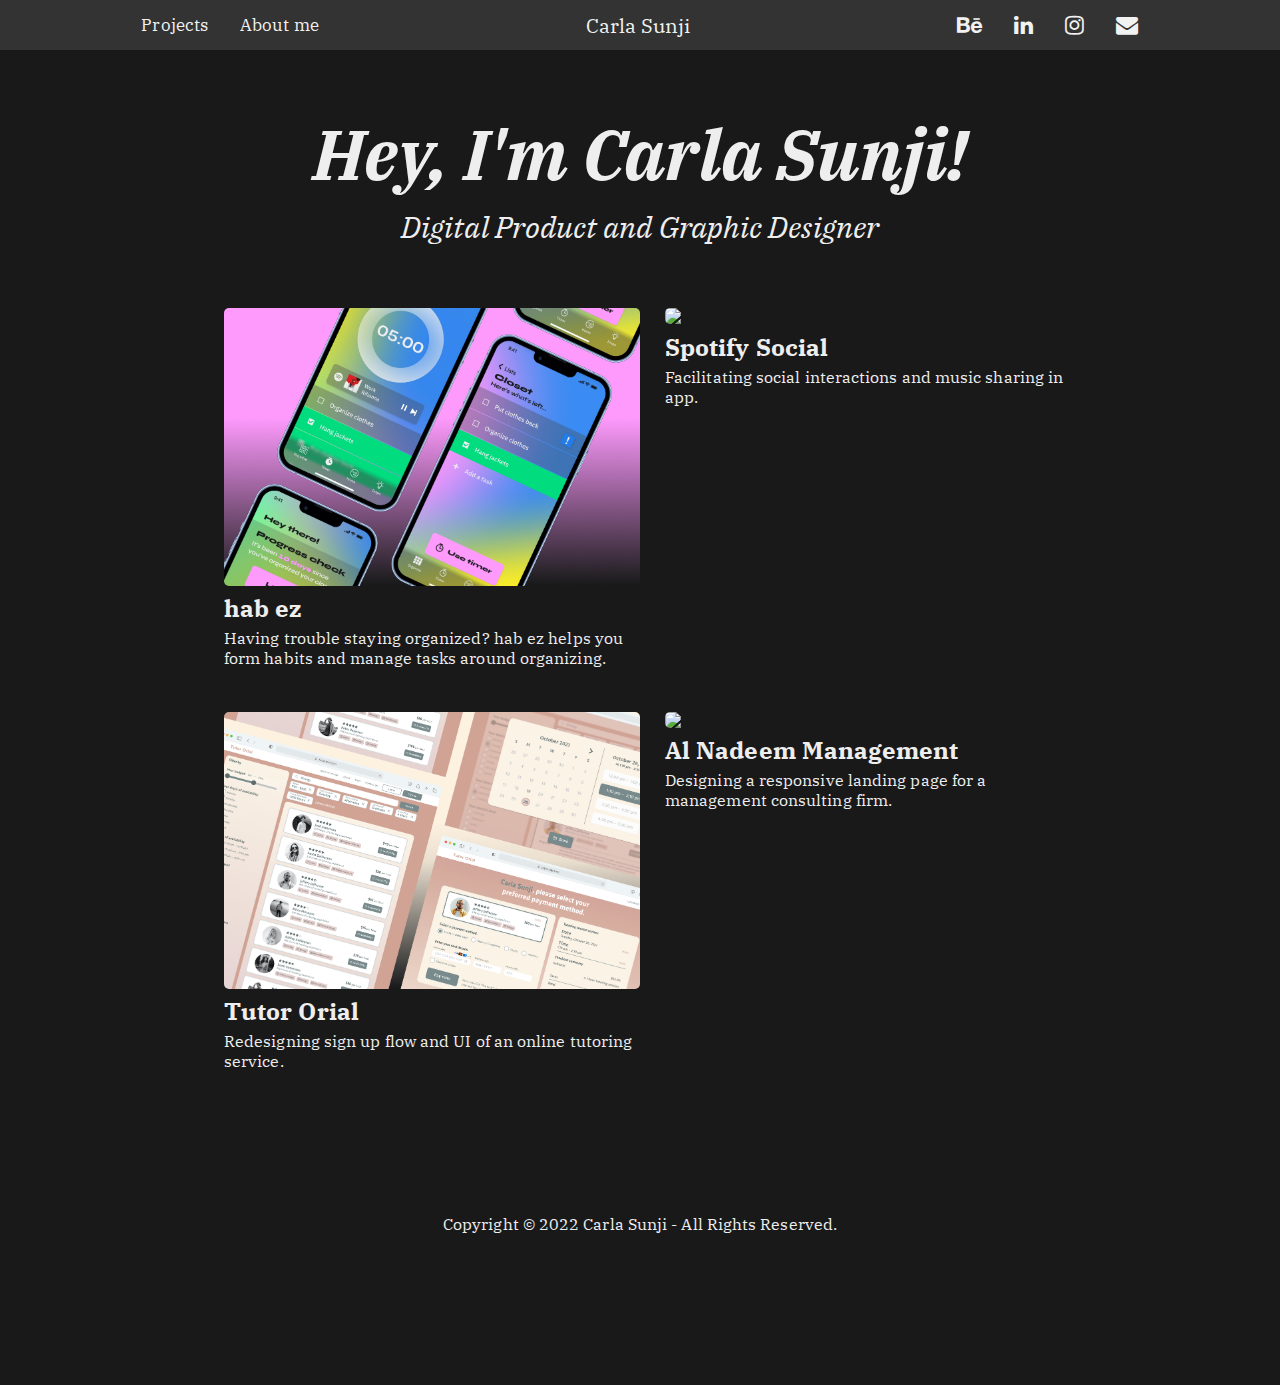
==== index.html @ 9b5a01f8 "Adjusting widths of images..." ====
<!DOCTYPE html>
<html lang="en">

<head>
  <title>Carla Sunji</title>

  <meta charset="utf-8">
  <meta name="viewport" content="width=device-width, initial-scale=1.0">

  <link rel="stylesheet" href="assets/style.css">
  <link rel="stylesheet" href="https://cdnjs.cloudflare.com/ajax/libs/font-awesome/4.7.0/css/font-awesome.min.css">
  <link rel="icon" type="image/png" sizes="32x32" href="assets/Favicon.ico">

  <!-- Font: IBM Plex Mono & Serif -->
  <!-- <link rel="preconnect" href="https://fonts.googleapis.com">
  <link rel="preconnect" href="https://fonts.gstatic.com" crossorigin>
  <link href="https://fonts.googleapis.com/css2?family=IBM+Plex+Mono:ital,wght@0,500;1,600&family=IBM+Plex+Serif:ital,wght@1,400;1,500&display=swap" rel="stylesheet"> -->

  <!-- IBM Plex Serif -->
  <link rel="preconnect" href="https://fonts.googleapis.com">
  <link rel="preconnect" href="https://fonts.gstatic.com" crossorigin>
  <link href="https://fonts.googleapis.com/css2?family=IBM+Plex+Serif:ital,wght@0,300;0,400;0,500;1,400&display=swap" rel="stylesheet">

</head>

<body>

    <div class="navbar" id="myTopnav" style="z-index: 2;">
      <div class="pages">
        <a href="https://carlasunji.github.io/portfolio/">Projects</a>
        <a href="https://carlasunji.github.io/portfolio/about">About me</a>
      </div>

      <div class="carla">
        <a href="https://carlasunji.github.io/portfolio/">Carla Sunji</a>
      </div>

      <div class="social">
        <!-- Behance Link -->
        <a href="https://www.behance.net/carlasunji" class="fa fa-behance" target="_blank"></a>

        <!-- LinkedIn Link -->
        <a href="https://www.linkedin.com/in/carlasunji/" class="fa fa-linkedin" target="_blank"></a>

        <!-- Instagram Link -->
        <a href="https://www.instagram.com/carlasunji/" class="fa fa-instagram" target="_blank"></a>

        <!-- Email -->
        <a href="mailto:carlasunji@gmail.com" class="fa fa-envelope"></a>

        <!-- hamburger menu -->
        <a href="javascript:void(0);" class="icon" onclick="myFunction()">
          <i class="fa fa-bars"></i>
        </a>
      </div>
    </div>

    <script>
      function myFunction() {
        var x = document.getElementById("myTopnav");
        if (x.className === "navbar") {
          x.className += " responsive";
        } else {
          x.className = "navbar";
        }
      }
    </script>

    <div class="container">
      <div>
        <h1 class="intro">Hey, I'm Carla Sunji!</h1>
        <h2 class="intro-sub">Digital Product and Graphic Designer</h2>
      </div>

      <div class="two-columns gap">
        <div class="thumbnails">
          <a href="https://carlasunji.github.io/portfolio/capstone"><img src="assets/thumbnail-capstone.jpg"></a>
          <div class="bottom-left"><h2 class="hometitles">hab ez</h2>Having trouble staying organized? hab ez helps you form habits and manage tasks around organizing.</div>
        </div>

        <div class="thumbnails">
          <a href="https://carlasunji.github.io/portfolio/spotify-social"><img src="assets/thumbnail-spotify2.jpg"></a>
          <div class="bottom-left"><h2 class="hometitles">Spotify Social</h2>Facilitating social interactions and music sharing in app.</div>
        </div>

        <div class="thumbnails">
          <a href="https://carlasunji.github.io/portfolio/tutor-orial"><img src="assets/thumbnail-tutor.jpg"></a>
          <div class="bottom-left"><h2 class="hometitles">Tutor Orial</h2>Redesigning sign up flow and UI of an online tutoring service.</div>
        </div>

        <div class="thumbnails">
          <a href="https://carlasunji.github.io/portfolio/alnadeem"><img src="assets/thumbnail-alnadeem.jpg"></a>
          <div class="bottom-left"><h2 class="hometitles">Al Nadeem Management</h2>Designing a responsive landing page for a management consulting firm.</div>
        </div>
      </div>


    </div>

</body>

<footer class="site-footer">
  <div class="social">
    <!-- Behance Link -->
    <a href="https://www.behance.net/carlasunji" class="fa fa-behance" target="_blank"></a>

    <!-- LinkedIn Link -->
    <a href="https://www.linkedin.com/in/carlasunji/" class="fa fa-linkedin" target="_blank"></a>

    <!-- Instagram Link -->
    <a href="https://www.instagram.com/carlasunji/" class="fa fa-instagram" target="_blank"></a>

    <!-- Email -->
    <a href="mailto:carlasunji@gmail.com" class="fa fa-envelope"></a>
  </div>

  <p class="copyright">Copyright © 2022 Carla Sunji - All Rights Reserved.
  </p>
</footer>
---- assets/style.css ----
body {
  background-color: #191919;
  /* font-family: 'IBM Plex Mono', monospace; */
  font-family: 'IBM Plex Serif', serif;
  font-style: normal;
  letter-spacing: .005em;
  color: #eee;
  margin: 0;
}

.navbar {
  overflow: hidden;
  background-color: #333;
  /* padding: 0% 14% 0% 14%; */
  position: fixed;
  top: 0;
  width: 100%;
  display: flex;
  justify-content: space-around;
  align-items: center;
  height: 50px;
  /* z-index: 2; */
}

.navbar a {
  float: left;
  display: block;
  color: #f2f2f2;
  text-align: center;
  padding: 14px 16px;
  text-decoration: none;
}

.navbar .icon {
  display: none;
}

.pages a:hover, .social a:hover {
  background-color: #FA295E;
  color: black;
}

.pages a:active, .social a:active {
  background-color: #444;
  color: #191919;
}

.pages a.active, .social a.active {
  background-color: #444;
  color: $191919;
}

.pages {
  font-size: 17px;
}

.carla a {
  font-size: 20px;
  white-space: pre-wrap;
  padding: 0;
}

.social {
  font-size: 22px;
}

.fa {
  padding: 20px;
}

.intro {
  font-size: 70px;
  font-family: 'IBM Plex Serif', serif;
  font-style: italic;
  text-align: center;
  margin-top: 5%;
  margin-bottom: 1%;
}

.intro-sub {
  font-size: 30px;
  font-weight: 400;
  font-family: 'IBM Plex Serif', serif;
  font-style: italic;
  text-align: center;
  margin: 0;
}

.container {
  margin-top: 50px;
  padding: 16px;
  float: none;
  margin-left: auto;
  margin-right: auto;
  max-width: 65%;
  z-index: -1;
}

.thumbnails img {
  width: 100%;
  display: block;
  margin-left: auto;
  margin-right: auto;
  margin-top: 5%;
  border-radius: 5px;
}

.thumbnails {
  position: relative;
  text-align: left;
  color: #eeeeee;
}

.top {
  margin-top: 10%;
}

/* .bottom-left {
  position: absolute;
  bottom: 0;
  left: 0;
  max-width: 33%;
  background: rgba(25, 25, 25, 0.7);
  padding-left: 16px;
  padding-top: 5px;
  padding-bottom: 15px;
  padding-right: 16px;
  border-top-right-radius: 10px;
} */

.hometitles {
  margin-top: 1.5%;
  margin-bottom: 1%;
}

h3 {
  margin-top: 10px;
  margin-bottom: 10px;
}

.sm-width {
  max-width: 80%;
  margin-left: auto;
  margin-right: auto;
}

.sticky {
  position: fixed;
  top: 0;
  width: 100%;
}

.sticky + .content {
  padding-top: 60px;
}

.major-title {
  margin-top: 5%;
}


/* Contact Form */
/* form #contact_form .well .form-horizontal {
  margin-left: auto;
  margin-right: auto;
}

label .col-md-4 .control-label {
  padding-bottom: 5%;
}

#success_message {
  display: none;
}

.form-control {
  width: 90%;
  padding: 10px;
  margin: 0 0 20px;
  font-family: 'IBM Plex Mono', monospace;
} */


/* Spotify */
.spotify {
  color: #379534;
  font-style: italic;
  font-family: 'IBM Plex Serif', serif;
  margin-top: 20%;
}

.spotify-imgs {
  width: 100%;
  display: block;
  margin-left: auto;
  margin-right: auto;
  margin-top: 5%;
}

.spotify-gif {
  width: 38%;
  display: block;
  margin-left: auto;
  margin-right: auto;
  margin-top: 5%;
}

/* .spotify-imgs, .capstone-imgs, .capstone-gif {
  cursor: zoom-in;
} */

.spotify-imgs:hover, .tutor-imgs:hover, .capstone-imgs:hover, .capstone-gif:hover, .capstone-research:hover, #myImg9:hover, #myImg10:hover, #myImg11:hover, #myImg12:hover, #myImg13:hover,
#myImg15:hover, #myImg16:hover, #myImg17:hover {
  /* filter: drop-shadow(3px 3px 6px #379534); */
  /* filter: hue-rotate(45deg); */
  /* filter: brightness(1.2); */
  filter: blur(1px);
  cursor: zoom-in;
}


/* w3schools modal */
#myImg {
  border-radius: 5px;
  transition: 0.3s;
}

#myImg:hover {
  opacity: 0.7;
}

/* The Modal (background) */
.modal {
  display: none; /* Hidden by default */
  position: fixed; /* Stay in place */
  z-index: 1; /* Sit on top */
  padding-top: 35px; /* Location of the box */
  left: 0;
  top: 0;
  width: 100%; /* Full width */
  height: 100%; /* Full height */
  overflow: auto; /* Enable scroll if needed */
  background-color: rgb(0,0,0); /* Fallback color */
  background-color: rgba(0,0,0,0.9); /* Black w/ opacity */
}

/* Modal Content (image) */
.modal-content {
  margin: auto;
  display: block;
  /* width: 100%; */
  max-height: calc((100vh - 10%));
}

/* Caption of Modal Image */
#caption, #caption2, #caption3, #caption3-5, #caption4, #caption5, #caption6, #caption7, #caption8, #caption9, #caption10, #caption11, #caption12, #caption13, #caption14,
#caption15, #caption16, #caption17, #caption18, #caption19, #caption20 {
  margin: auto;
  display: block;
  width: 80%;
  max-width: 700px;
  text-align: center;
  color: #ccc;
  padding: 10px 0;
  height: 150px;
}

/* Add Animation */
/* .modal-content, #caption {
  animation-name: zoom;
  animation-duration: 0.6s;
} */

/* @keyframes zoom {
  from {transform: scale(0.1)}
  to {transform: scale(2)}
} */

/* The Close Button */
.close, .close2, .close3, .close3-5, .close4, .close5, .close6, .close7, .close8, .close9, .close10, .close11, .close12, .close13, .close14, .close15, .close16, .close17,
.close18, .close19, .close20 {
  position: absolute;
  top: 15px;
  right: 35px;
  color: #eee;
  font-size: 40px;
  font-weight: bold;
  transition: 0.3s;
}

.close:hover,
.close:focus {
  color: #bbb;
  text-decoration: none;
  cursor: pointer;
}

/* 100% Image Width on Smaller Screens */
@media only screen and (max-width: 700px){
  .modal-content {
    width: 100%;
  }
}


/* GRIDS */
.float {
  display: grid;
  flex-flow: row;
  grid-template-columns: 35% 65%;
  grid-template-rows: 50% 50%;
  grid-gap: 4%;
}

.grid {
  display: grid;
  flex-flow: row;
  grid-template-columns: repeat(4, 1fr);
  grid-template-rows: 10% 10%;
  grid-gap: 1%;
}

.flex {
  grid-template-columns: repeat(4, 1fr);
  grid-gap: 1%;
  text-align: left;
}

.column {
  grid-template-columns: repeat(4, 1fr);
  grid-gap: 2%;
}

.two-columns {
  display: grid;
  grid-template-columns: 50% 50%;
  grid-template-rows: 50% 50%;
  grid-gap: 1%;
  margin-left: auto;
  margin-right: auto;
}

.gap {
  margin-top: 5%;
  grid-gap: 3%;
}

.three-columns {
  display: grid;
  grid-template-columns: 31% 31% 31%;
  grid-template-rows: 10% 10% 10%;
  grid-column-gap: 2%;
  margin-left: auto;
  margin-right: auto;
}

.row {
  grid-template-columns: 30% 30% 30%;
  max-width: 80%;
  grid-gap: 2%;
  margin-left: auto;
  margin-right: auto;
}

.steps {
  display: grid;
}

.button {
  height: 10%;
	width: 100%;
	border-radius: 10px;
	text-align: center;
	display: flex;
  flex-direction: column;
}

a:link .generalbutton {
  color: white;
  text-decoration: none;
}

a:visited .generalbutton {
  color: lightblue;
  text-decoration: none;
}

a:hover .generalbutton {
  background-color: white;
  color: #379534;
}

a:active .generalbutton {
  background-color: #379534;
  color: white;
  text-decoration: none;
}

.copyright {
  font-size: 16px;
}

.steps p {
  /* text-align: center; */
  padding: 12px 10px;
  border-radius: 5px;
  display: block;
  margin: 2%;
}

.generalbutton {
  background-color: #4d4d4d;
  text-align: left;
}

.headerbutton {
  background-color: #eee;
  color: #191919;
}


/* Tutor Orial */
.tutor {
  color: #DA9F8F;
  font-style: italic;
  font-family: 'IBM Plex Serif', serif;
  margin-top: 20%;
}

.float-tutor {
  display: grid;
  flex-flow: row;
  grid-template-columns: 25% 75%;
  grid-template-rows: 50% 50%;
  grid-gap: 4%;
}

.tutorbutton {
  background-color: #DA9F8F;
  text-align: left;
}

.tutorbutton {
  background-color: #DA9F8F;
  text-align: left;
}

.user1 {
  background-color: #FFB0B0;
  text-align: left;
  font-size: 14px;
  color: #191919;
}

.user2 {
  background-color: #F9FFB0;
  text-align: left;
  font-size: 14px;
  color: #191919;
}

.user3 {
  background-color: #D3B0FF;
  text-align: left;
  font-size: 14px;
  color: #191919;
}

.user4 {
  background-color: #B0FFD9;
  text-align: left;
  font-size: 14px;
  color: #191919;
}

.tutor-imgs {
  width: 100%;
  display: block;
  margin-left: auto;
  margin-right: auto;
  /* margin-top: 5%; */
}

/* Capstone */

.capstone {
  color: #FF99FC;
  font-style: italic;
  font-family: 'IBM Plex Serif', serif;
  margin-top: 20%;
  font-weight: 400;
}

.capstone-imgs {
  width: 100%;
  display: block;
  margin-left: auto;
  margin-right: auto;
  margin-top: 5%;
}

.capstone-img {
  width: 100%;
  display: block;
  margin-left: auto;
  margin-right: auto;
  margin-top: 8%;
}

.capstone-gif {
  width: 100%;
  display: block;
  margin-left: auto;
  margin-right: auto;
}

.capstone-research {
  width: 90%;
  margin-right: auto;
  margin-left: auto;
  margin-bottom: 5%;
}

.capstonebutton {
  background-color: #4d4d4d;
  margin-left: auto;
  margin-right: auto;
  margin-top: 10%;
  display: block;
  height: 15%;
	width: 60%;
	border-radius: 10px;
	text-align: center;
  padding: 12px 10px;
}

.capstonetext {
  margin-left: auto;
  margin-right: auto;
	width: 55%;
  text-align: center;
  margin-bottom: 0;
  margin-top: 20%;
}

.capstonesticky {
  background-color: #FF99FC;
  color: #191919;
  margin-left: auto;
  margin-right: auto;
  margin-top: 5%;
  display: block;
  height: 15%;
	width: 48%;
	border-radius: 5px;
	text-align: center;
  font-weight: 500;
  font-size: 2em;
  padding: 140px 20px;
}

.two-column-float {
  display: grid;
  grid-template-columns: 50% 50%;
  grid-template-rows: 100%;
  margin-left: auto;
  margin-right: auto;
  margin-top: 5%;
}

.three-columns-ei {
  display: grid;
  grid-template-columns: 31% 31% 31%;
  grid-template-rows: auto auto auto;
  grid-column-gap: 2%;
  grid-row-gap: 5%;
  margin-left: auto;
  margin-right: auto;
  margin-bottom: 15%;
}

.columns-ei {
  display: grid;
  grid-template-columns: auto auto auto auto auto auto;
  grid-template-rows: auto auto auto;
  grid-column-gap: 2%;
  grid-row-gap: 5%;
  margin-left: auto;
  margin-right: auto;
  margin-bottom: 15%;
}

.four-columns-lofi {
  display: grid;
  grid-template-columns: repeat(4, 1fr);
  grid-template-rows: auto auto;
  grid-column-gap: 2%;
  grid-row-gap: 5%;
  margin-left: auto;
  margin-right: auto;
  margin-bottom: 15%;
  justify-content: center;
}

.maudbutton {
  background-color: #BA82E5;
  color: #191919;
}

.sypbutton {
  background-color: #6BA1E5;
  color: #191919;
}

.jananebutton {
  background-color: #C4C4C4;
  color: #191919;
}

#container-proto {
  display: grid;
  grid-template-columns: repeat(11, 1fr);
  justify-content: flex-start;
  align-items: stretch;
  margin-left: auto;
  margin-right: auto;
  margin-top: 5%;
}

.proto-a {
 grid-column-start: 1;
}

.proto-b {
  grid-column-start: 3;
  margin-top: 80%;
}

.proto-c {
  grid-column-start: 5;
  margin-top: 160%;
}

.proto-d {
  grid-column-start: 7;
  margin-top: 240%;
}

.proto-e {
  grid-column-start: 9;
  margin-top: 320%;
}

.proto-aa {
  grid-column-start: 1;
}

.proto-bb {
  grid-column-start: 4;
  margin-top: 200%;
}

.proto-cc {
  grid-column-start: 7;
  margin-top: 400%;
}

.proto-oo, .proto-ooo {
  grid-column-start: 1;
}

.proto-xx, .proto-xxx {
  grid-column-start: 7;
}

.proto-oo img, .proto-xxx img {
  width: 500%;
}

.proto-xx img, .proto-ooo img {
  width: 450%;
}

.proto {
  align-self: center;
}

.proto-a img, .proto-b img, .proto-c img, .proto-d img, .proto-e img {
  width: 300%;
  border-radius: 5px;
}

.proto-aa img, .proto-bb img, .proto-cc img {
  width: 500%;
  border-radius: 5px;
}

.ei-avatars {
  width: 90%;
  margin-left: auto;
  margin-right: auto;
  display: flex;
  margin-bottom: 8%;
}

.mariabutton {
  background-color: #93E396;
  color: #191919;
}

.antoinettebutton {
  background-color: #FFB0B0;
  color: #191919;
}

.jenanbutton {
  background-color: #FFE5B4;
  color: #191919;
}

.nourbutton {
  background-color: #B1D0FF;
  color: #191919;
}

.nadinebutton {
  background-color: #EABFFF;
  color: #191919;
}

.karenbutton {
  background-color: #F3F2F2;
  color: #191919;
}

.capstonestickysm {
  background-color: #FF99FC;
  color: #191919;
  margin-left: auto;
  margin-right: auto;
  margin-top: 5%;
  display: block;
	width: 48%;
	border-radius: 5px;
	text-align: center;
  padding: 60px 40px;
}

.bold {
  font-weight: 600;
  /* color: #FF99FC; */
  color: #191919;
}


/* Al Nadeem */
.alnadeem {
  color: #487FFB;
  font-style: italic;
  font-family: 'IBM Plex Serif', serif;
  margin-top: 20%;
}

.alnadeem-imgs {
  width: 100%;
  display: block;
  margin-left: auto;
  margin-right: auto;
  margin-top: 5%;
}

/* Footer */
.site-footer {
  /* font-family: 'IBM Plex Mono', monospace; */
  font-family: 'IBM Plex Serif', serif;
  font-size: 16px;
  font-style: normal;
  font-weight: 400;
  line-height: 30px;
  padding-bottom: 130px;
  padding-left: 0px;
  padding-right: 0px;
  padding-top: 10%;
  text-align: center;
  text-transform: none;
  width: 100%;
  clear: both;
  display: block;
}

.site-footer .social {
  display: none;
}

/* MOBILE */
@media screen and (max-width: 600px) {
  /* .navbar .pages {display: none;} */
  .navbar {
    max-width: 100vw;
    position: fixed;
  }

  .navbar .social {
    display: none;
  }

  .navbar a.icon {
    float: right;
    display: block;
  }

  .container {
    max-width: 90%;
  }

  .sm-width {
    max-width: 100%;
  }

  .intro {
    font-size: 30px;
  }

  .intro-sub {
    font-size: 21px;
  }

  .bottom-left {
    max-width: 70%;
  }

  p, ul {
    font-size: 18px;
  }

  /* GRIDS */
  .steps {
    margin-top: 20%;
  }

  .two-column-float {
    display: block;
    padding-top: 15%;
    padding-bottom: 15%;
  }

  .two-columns, .three-columns {
    display: block;
    max-width: 80%;
  }

  .four-columns-lofi {
    grid-template-columns: repeat(2, 1fr);
    width: 80%;
  }

  .grid {
    display: block;
    width: 80%;
    margin-left: auto;
    margin-right: auto;
  }

  .float  {
    display: block;
  }

  .row {
    display: block;
  }

  .capstone, .spotify, .tutor, .alnadeem {
    font-weight: bold;
    font-size: 28px;
  }

  /* CAPSTONE */
  .capstonetext {
    font-size: 22px;
    width: 70%;
  }

  .capstonestickysm {
    width: 70%;
    padding: 45px 30px;
  }

  .capstonesticky {
    width: 75%;
    padding: 100px 20px;
  }

  #container-proto {
    grid-row-gap: 2%;
  }

  .proto-a, .proto-b, .proto-c, .proto-d, .proto-e {
    grid-column-start: 2;
    margin-top: 10%;
    width: 300%;
  }

  .proto-aa, .proto-bb, .proto-cc {
    grid-column-start: 2;
    margin-top: 10%;
  }

  .proto-aa img, .proto-bb img, .proto-cc img {
    width: 900%;
  }

  .proto-oo, .proto-ooo, .proto-xx, .proto-xxx {
    grid-column-start: 2;
    width: 200%;
  }

  /* SPOTIFY */
  .spotify-gif {
    width: 80%;
  }

  /* TUTOR */
  .float-tutor {
    display: block;
    width: 70%;
  }

  .tutor-sp-ab {
    margin-top: 10%;
  }

  .user1, .user2, .user3, .user4 {
    font-size: 18px;
  }

  .tutor-imgs {
    margin-top: 5%;
  }

  .site-footer {
    padding-bottom: 10%;
  }

  .site-footer .social {
    display: contents;
    margin-bottom: 10%;
  }

  .site-footer .social a {
    color: #eeeeee;
    text-decoration: none;
    font-size: 30px;
  }
}

@media screen and (max-width: 600px) {
  .navbar.responsive {
    position: relative;
  }

  .navbar.responsive .icon {
    position: absolute;
    right: 0;
    top: 0;
  }

  .navbar.responsive a {
    float: none;
    display: block;
    text-align: left;
  }
}
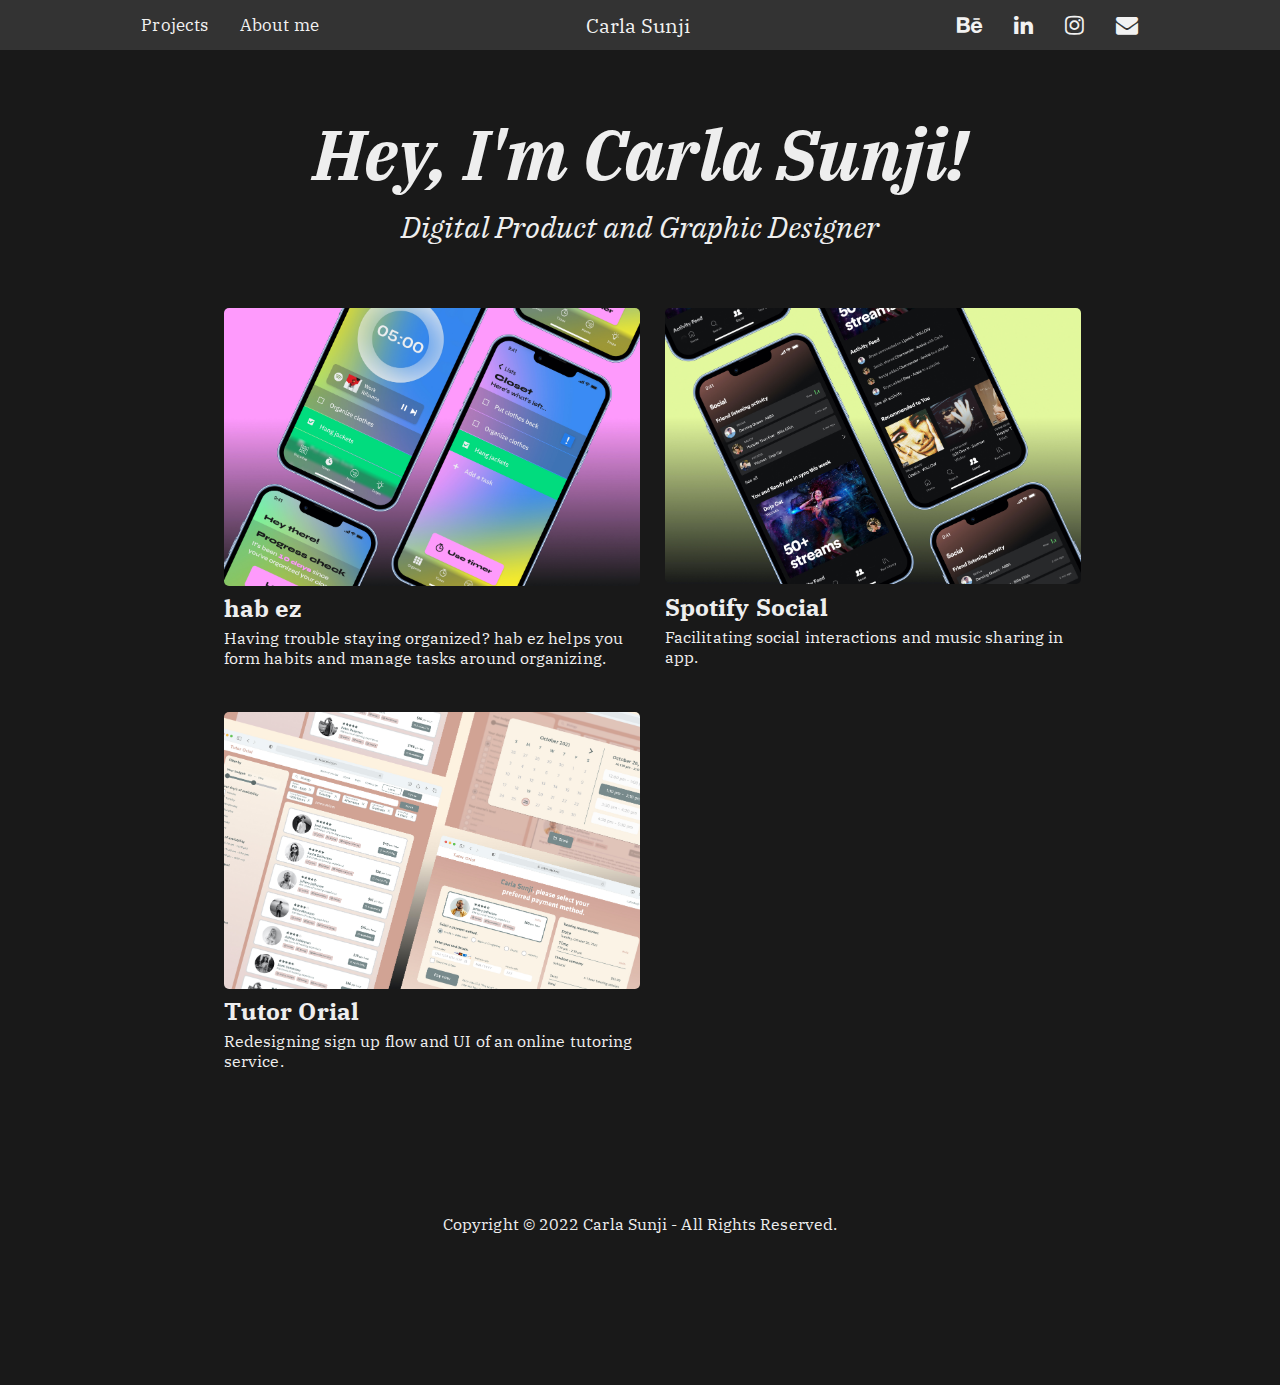
==== commit b57f3bfe: "Hide Al Nadeem" ====
--- a/index.html
+++ b/index.html
@@ -79,7 +79,7 @@
         </div>
 
         <div class="thumbnails">
-          <a href="https://carlasunji.github.io/portfolio/spotify-social"><img src="assets/thumbnail-spotify2.jpg"></a>
+          <a href="https://carlasunji.github.io/portfolio/spotify-social"><img src="assets/thumbnail-spotify.jpg"></a>
           <div class="bottom-left"><h2 class="hometitles">Spotify Social</h2>Facilitating social interactions and music sharing in app.</div>
         </div>
 
@@ -88,10 +88,10 @@
           <div class="bottom-left"><h2 class="hometitles">Tutor Orial</h2>Redesigning sign up flow and UI of an online tutoring service.</div>
         </div>
 
-        <div class="thumbnails">
+        <!-- <div class="thumbnails">
           <a href="https://carlasunji.github.io/portfolio/alnadeem"><img src="assets/thumbnail-alnadeem.jpg"></a>
           <div class="bottom-left"><h2 class="hometitles">Al Nadeem Management</h2>Designing a responsive landing page for a management consulting firm.</div>
-        </div>
+        </div> -->
       </div>
 
 
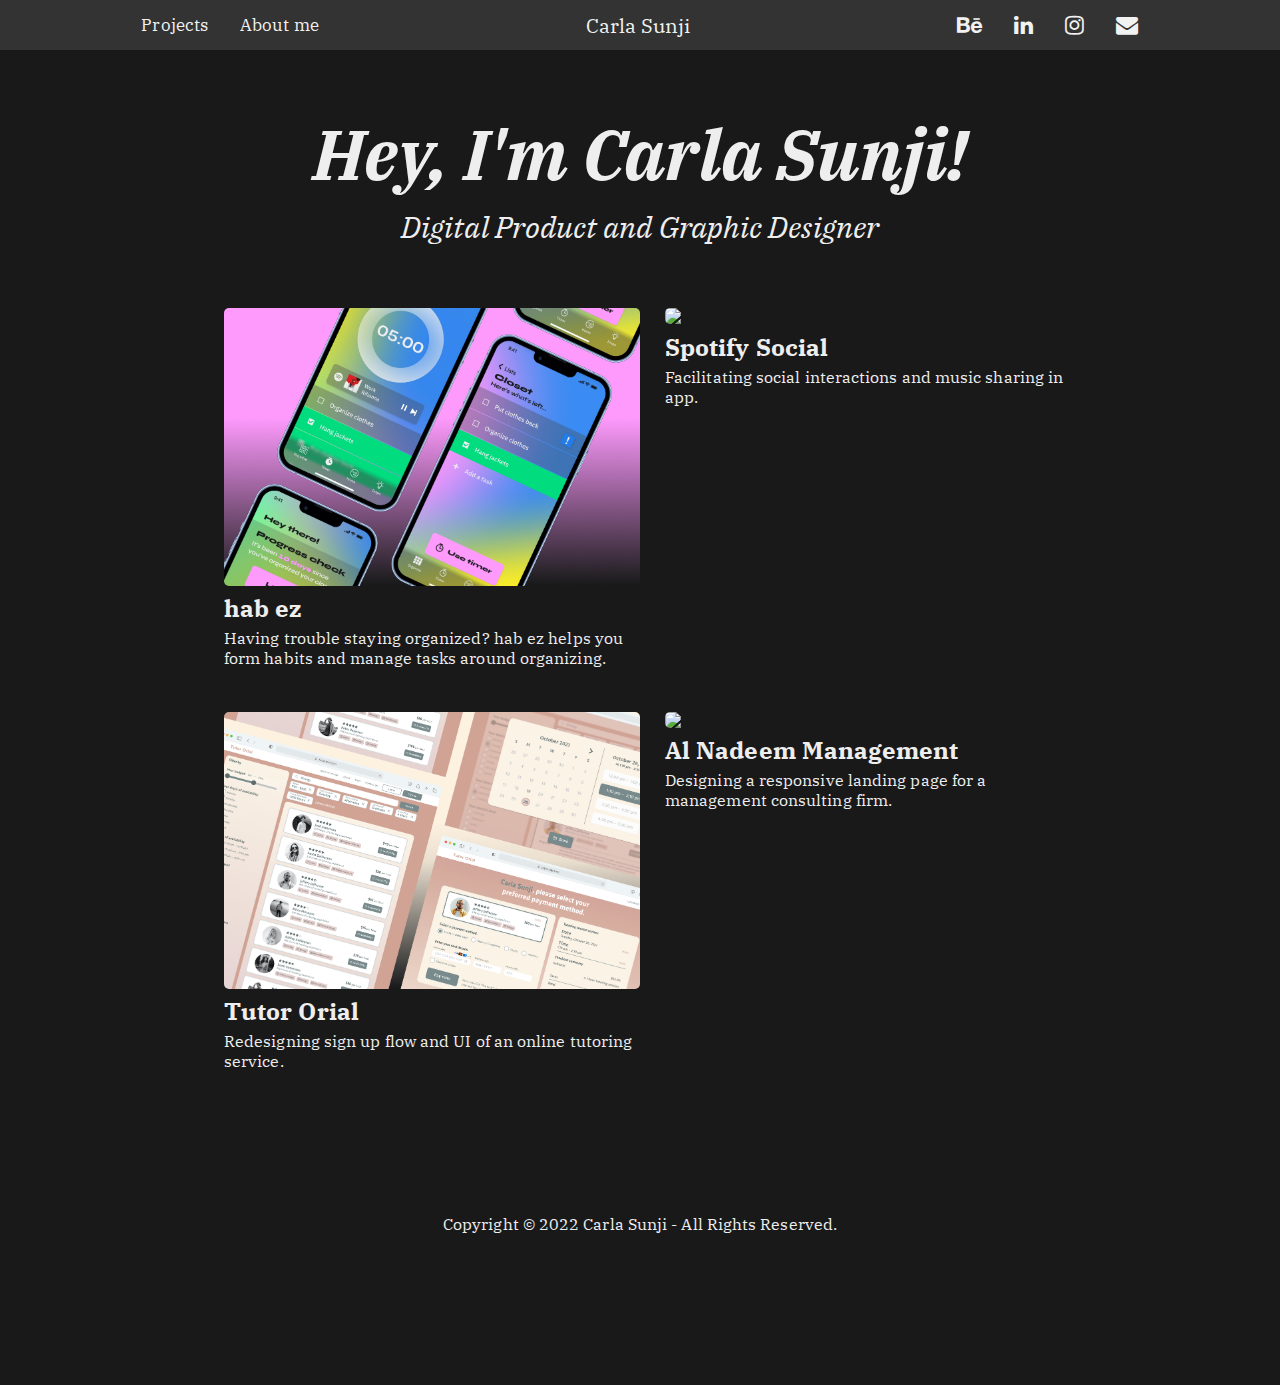
==== commit 5aac94a3: "Re-adding Al Nadeem & adjusting Spotify thumbnail" ====
--- a/index.html
+++ b/index.html
@@ -79,7 +79,7 @@
         </div>
 
         <div class="thumbnails">
-          <a href="https://carlasunji.github.io/portfolio/spotify-social"><img src="assets/thumbnail-spotify.jpg"></a>
+          <a href="https://carlasunji.github.io/portfolio/spotify-social"><img src="assets/thumbnail-spotify2.jpg"></a>
           <div class="bottom-left"><h2 class="hometitles">Spotify Social</h2>Facilitating social interactions and music sharing in app.</div>
         </div>
 
@@ -88,10 +88,10 @@
           <div class="bottom-left"><h2 class="hometitles">Tutor Orial</h2>Redesigning sign up flow and UI of an online tutoring service.</div>
         </div>
 
-        <!-- <div class="thumbnails">
+        <div class="thumbnails">
           <a href="https://carlasunji.github.io/portfolio/alnadeem"><img src="assets/thumbnail-alnadeem.jpg"></a>
           <div class="bottom-left"><h2 class="hometitles">Al Nadeem Management</h2>Designing a responsive landing page for a management consulting firm.</div>
-        </div> -->
+        </div>
       </div>
 
 
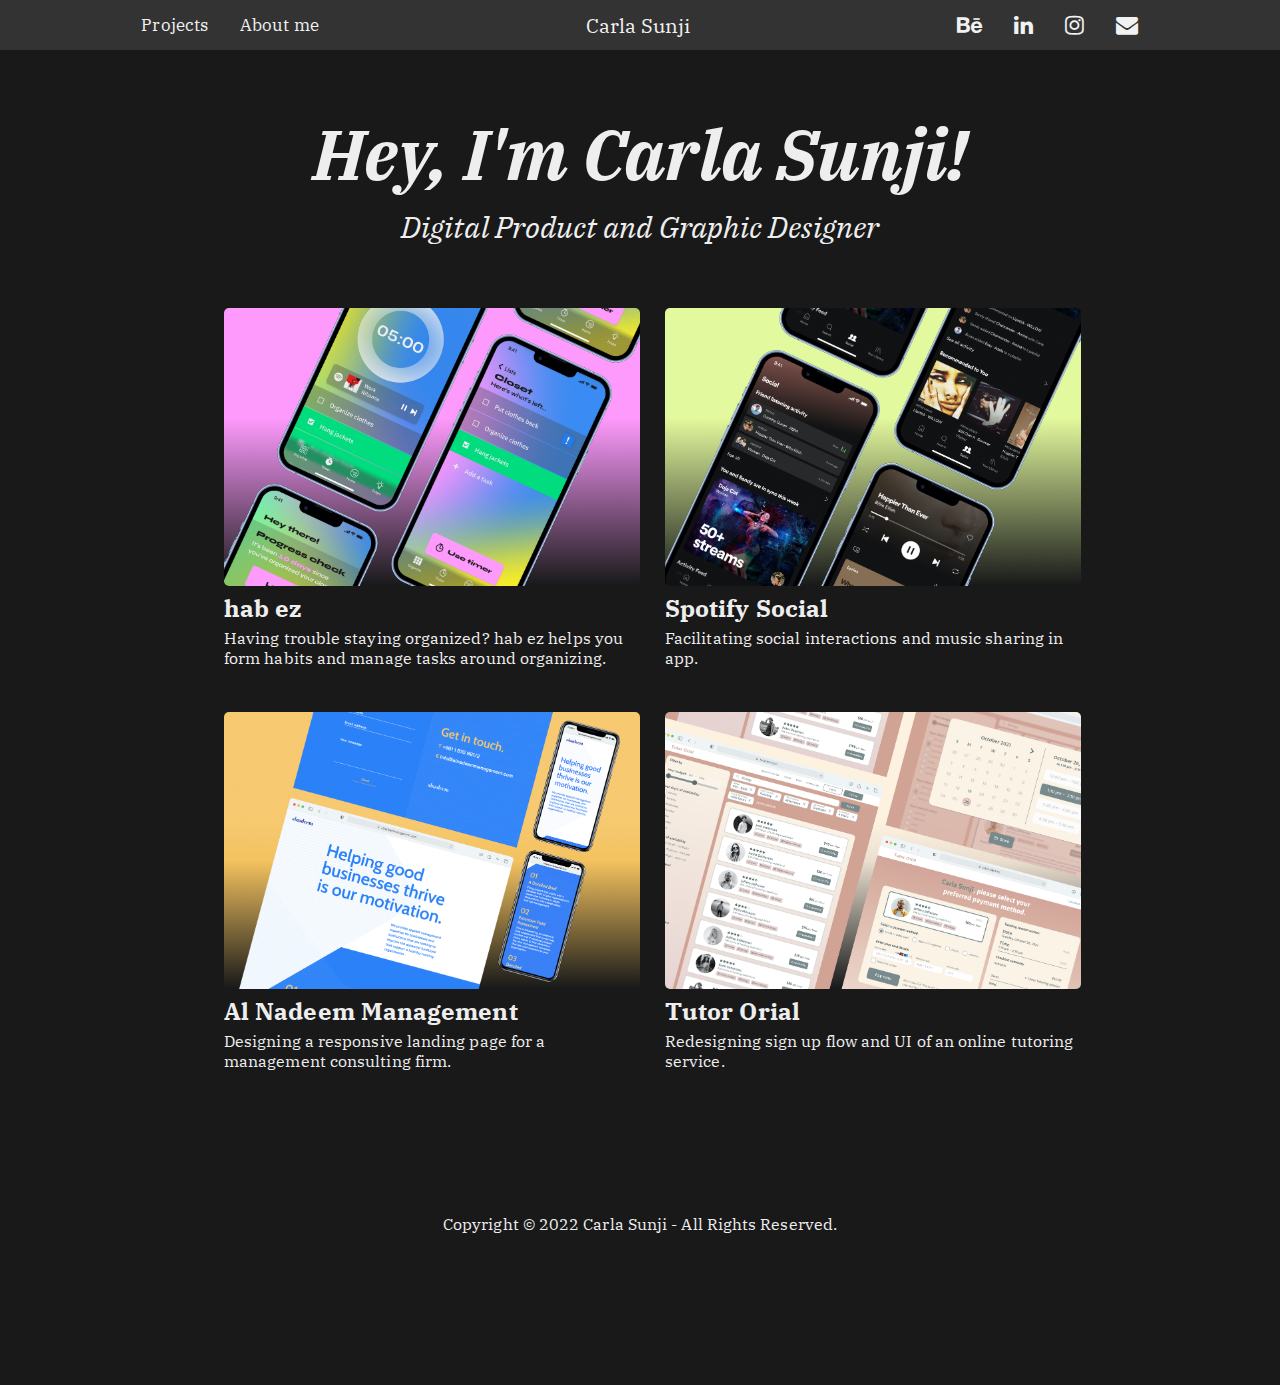
==== commit f77f36f6: "Swapping Al Nadeem & Tutor Orial" ====
--- a/index.html
+++ b/index.html
@@ -84,13 +84,13 @@
         </div>
 
         <div class="thumbnails">
-          <a href="https://carlasunji.github.io/portfolio/tutor-orial"><img src="assets/thumbnail-tutor.jpg"></a>
-          <div class="bottom-left"><h2 class="hometitles">Tutor Orial</h2>Redesigning sign up flow and UI of an online tutoring service.</div>
+          <a href="https://carlasunji.github.io/portfolio/alnadeem"><img src="assets/thumbnail-alnadeem.jpg"></a>
+          <div class="bottom-left"><h2 class="hometitles">Al Nadeem Management</h2>Designing a responsive landing page for a management consulting firm.</div>
         </div>
 
         <div class="thumbnails">
-          <a href="https://carlasunji.github.io/portfolio/alnadeem"><img src="assets/thumbnail-alnadeem.jpg"></a>
-          <div class="bottom-left"><h2 class="hometitles">Al Nadeem Management</h2>Designing a responsive landing page for a management consulting firm.</div>
+          <a href="https://carlasunji.github.io/portfolio/tutor-orial"><img src="assets/thumbnail-tutor.jpg"></a>
+          <div class="bottom-left"><h2 class="hometitles">Tutor Orial</h2>Redesigning sign up flow and UI of an online tutoring service.</div>
         </div>
       </div>
 
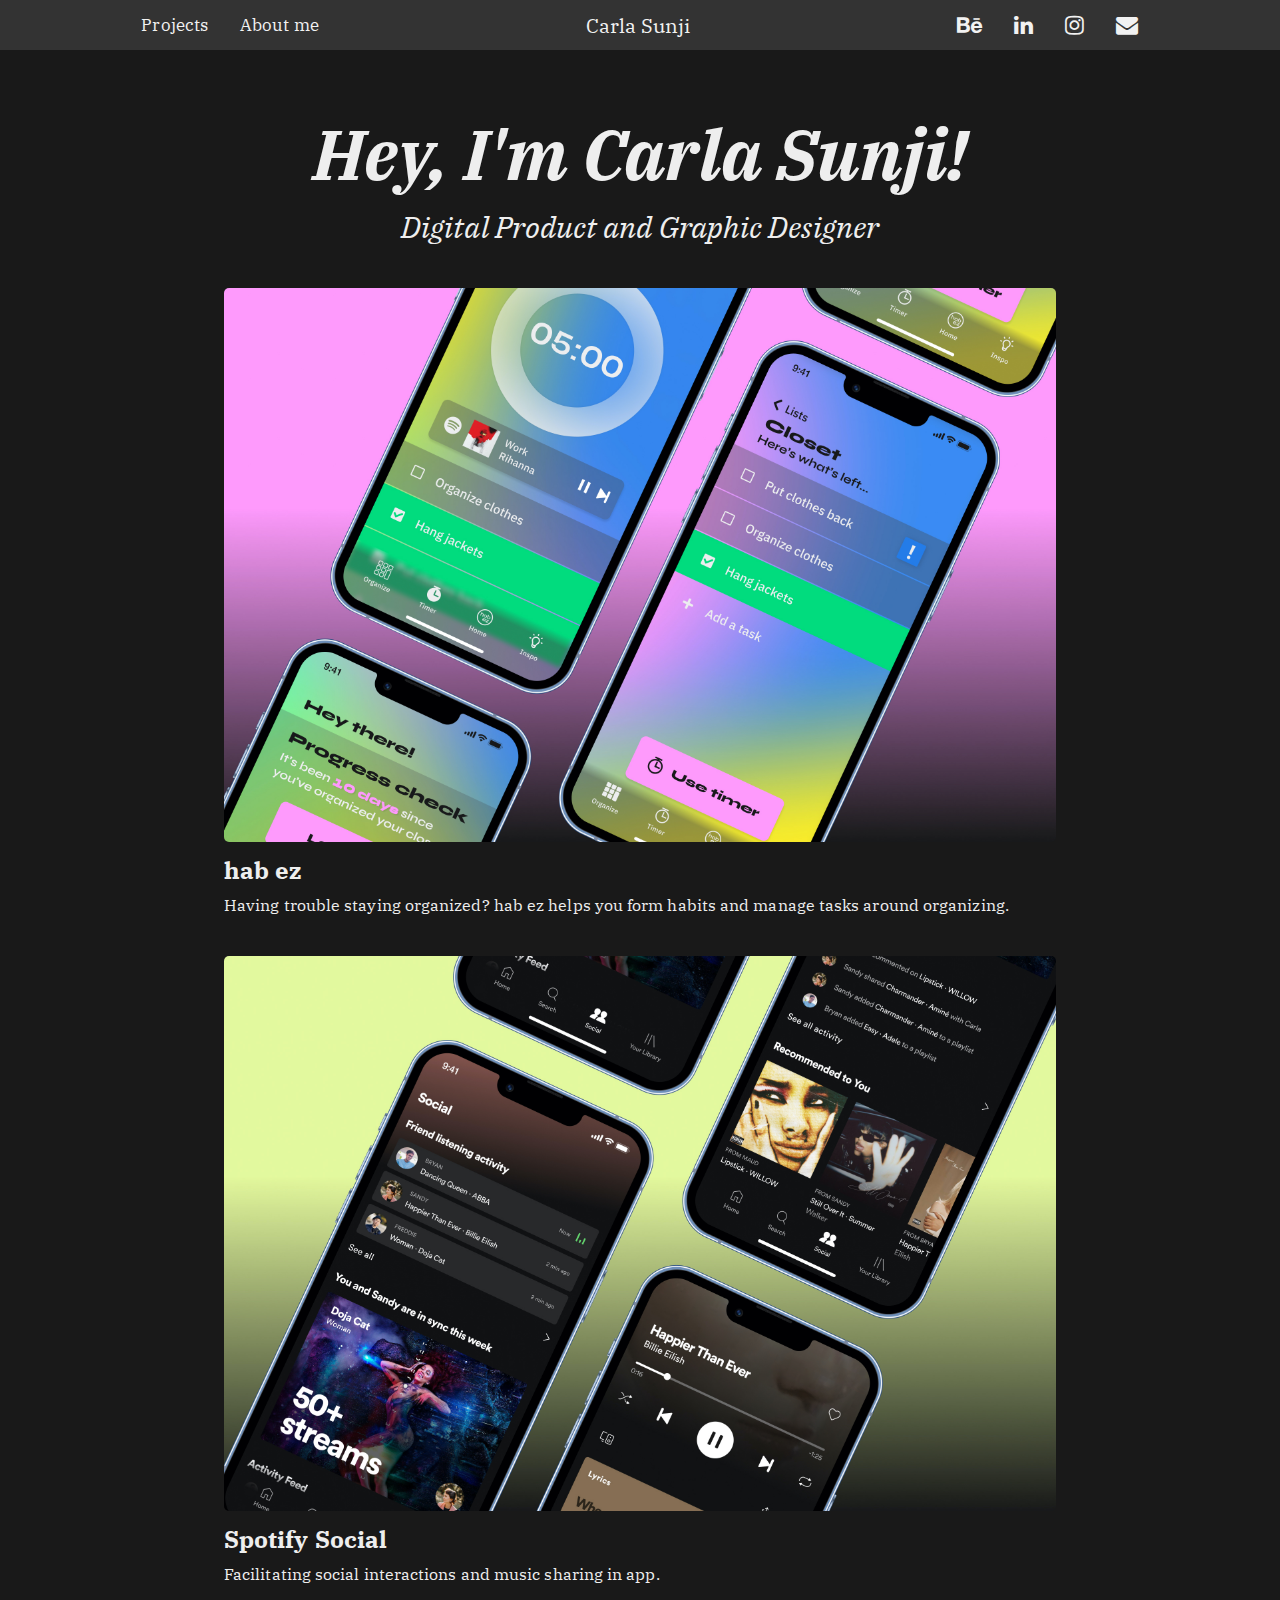
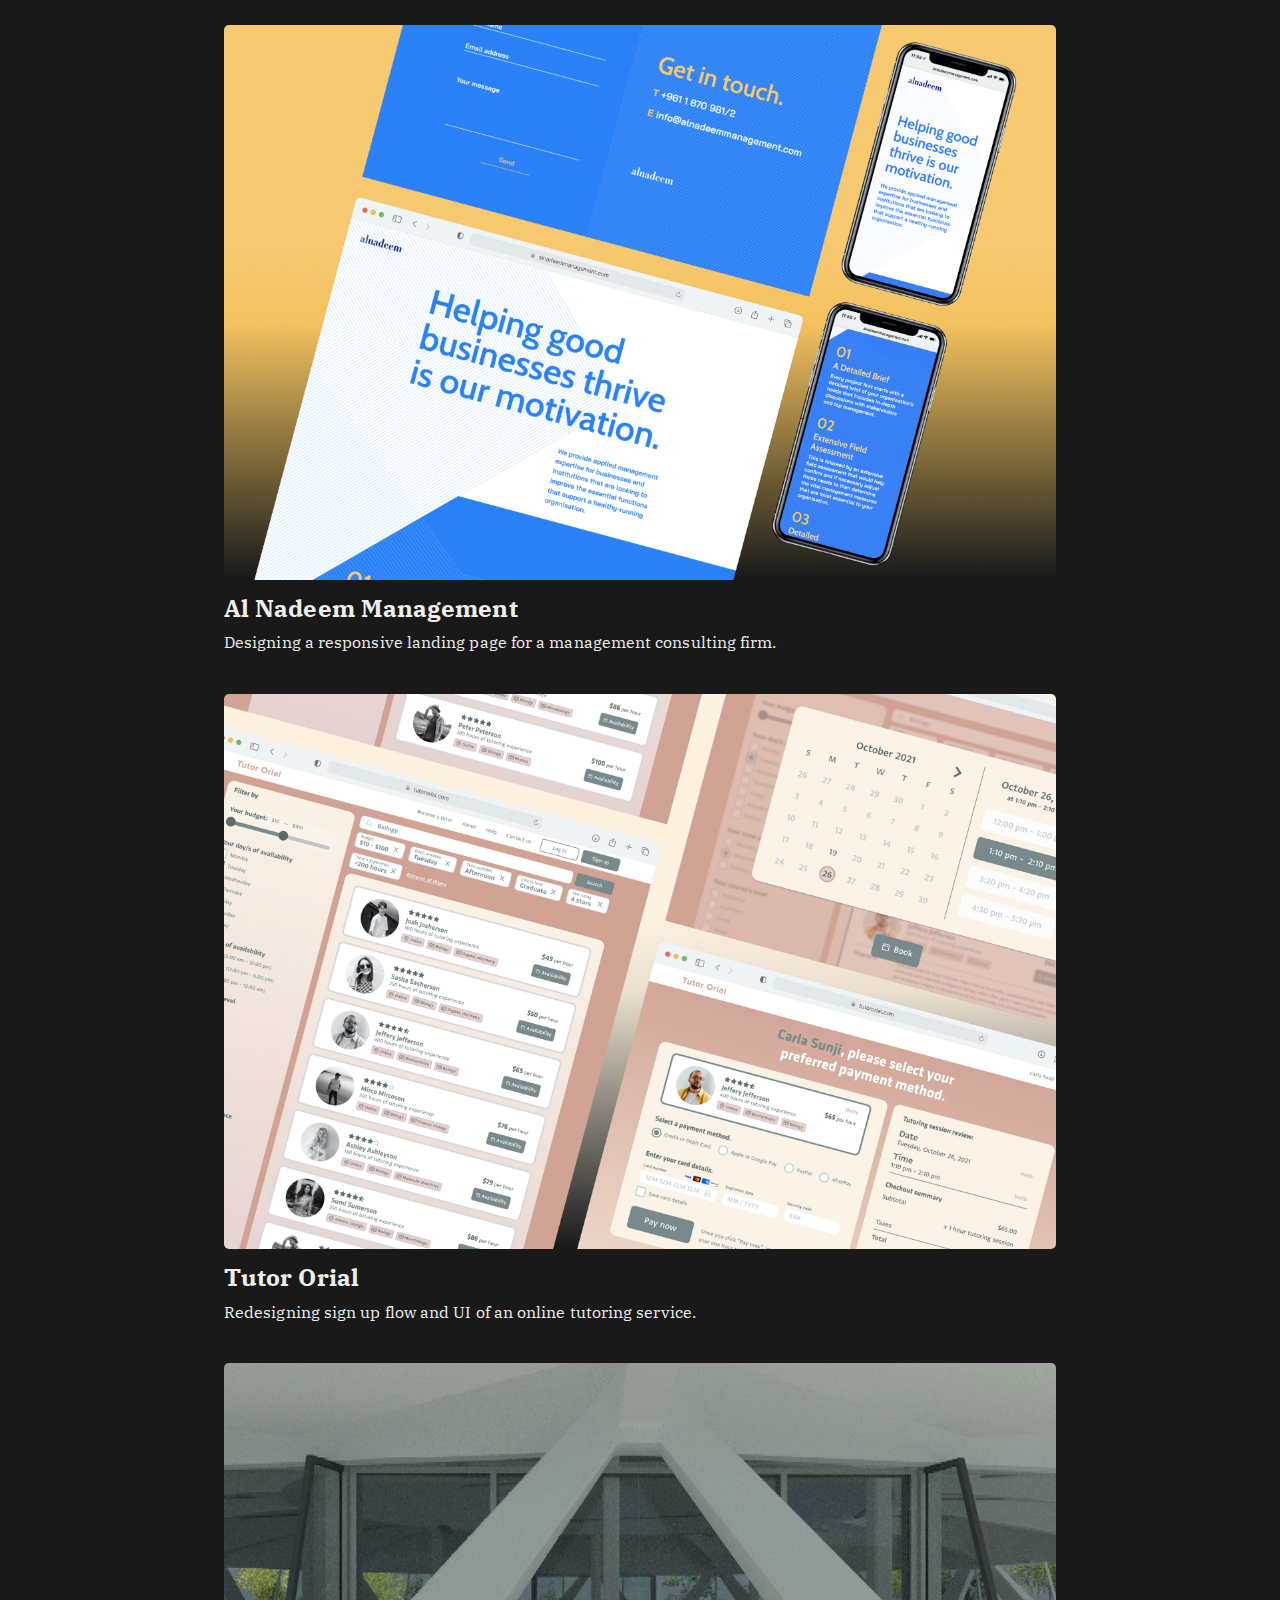
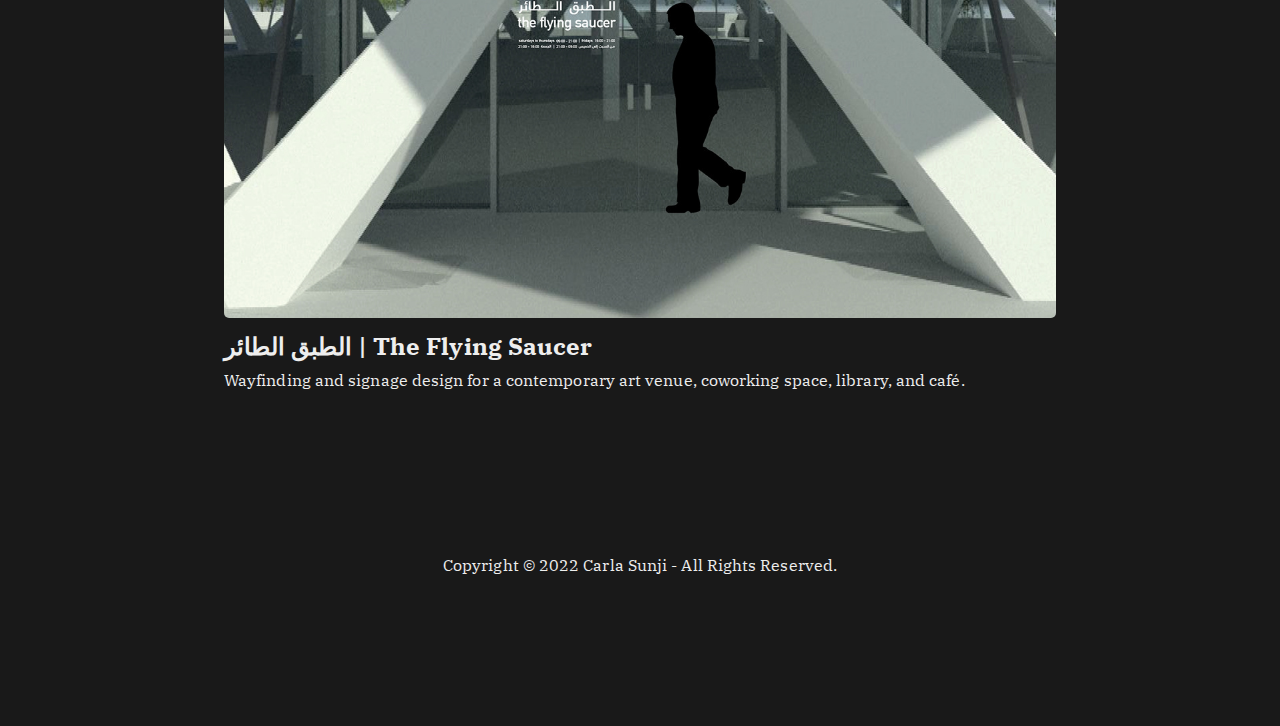
==== commit 3939c001: "The Flying Saucer & Home" ====
--- a/index.html
+++ b/index.html
@@ -72,7 +72,7 @@
         <h2 class="intro-sub">Digital Product and Graphic Designer</h2>
       </div>
 
-      <div class="two-columns gap">
+      <div class="two-home gap">
         <div class="thumbnails">
           <a href="https://carlasunji.github.io/portfolio/capstone"><img src="assets/thumbnail-capstone.jpg"></a>
           <div class="bottom-left"><h2 class="hometitles">hab ez</h2>Having trouble staying organized? hab ez helps you form habits and manage tasks around organizing.</div>
@@ -91,6 +91,11 @@
         <div class="thumbnails">
           <a href="https://carlasunji.github.io/portfolio/tutor-orial"><img src="assets/thumbnail-tutor.jpg"></a>
           <div class="bottom-left"><h2 class="hometitles">Tutor Orial</h2>Redesigning sign up flow and UI of an online tutoring service.</div>
+        </div>
+
+        <div class="thumbnails">
+          <a href="https://carlasunji.github.io/portfolio/flying-saucer"><img src="assets/thumbnail-flying.jpg"></a>
+          <div class="bottom-left"><h2 class="hometitles">الطبق الطائر | The Flying Saucer</h2>Wayfinding and signage design for a contemporary art venue, coworking space, library, and café.</div>
         </div>
       </div>
 
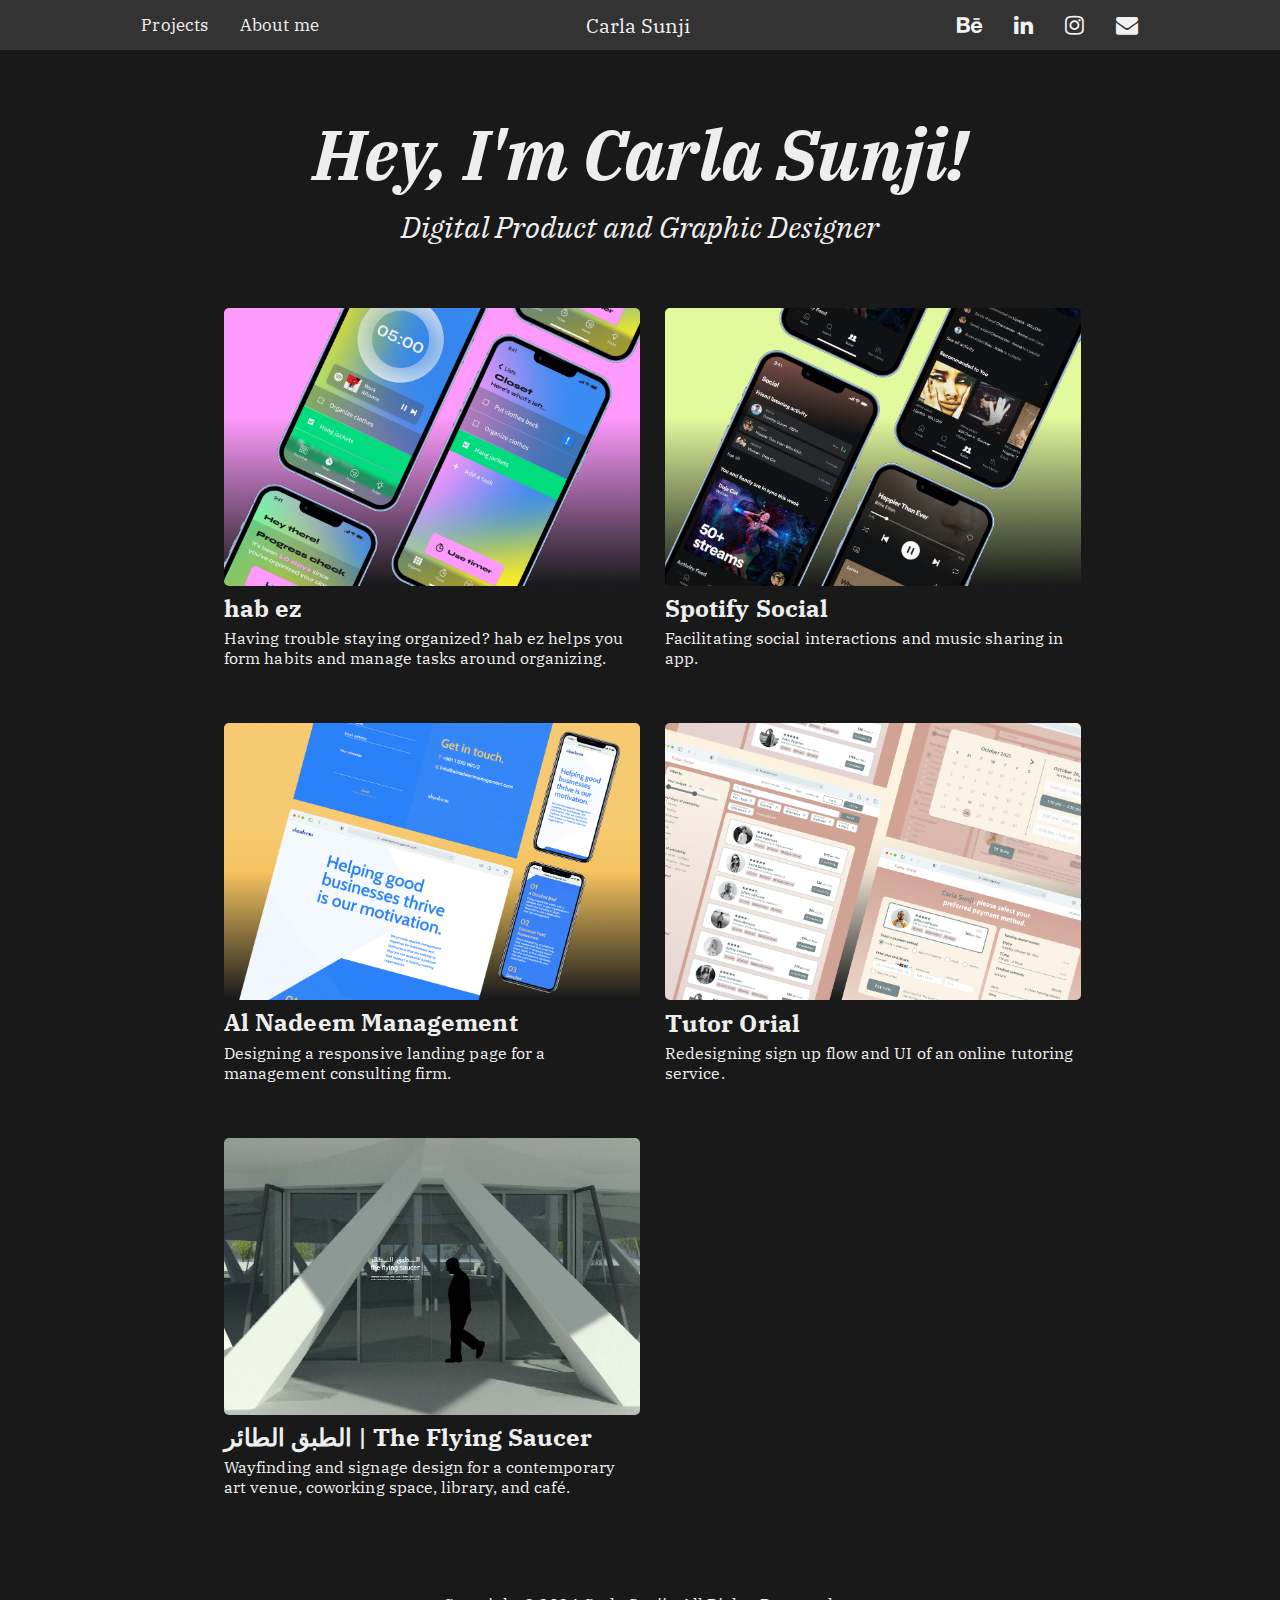
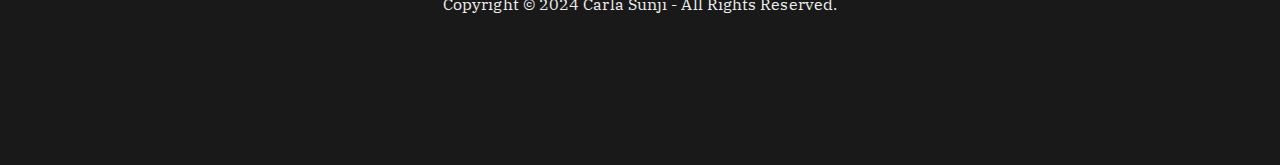
==== commit 05700246: "Update index.html" ====
--- a/index.html
+++ b/index.html
@@ -119,6 +119,6 @@
     <a href="mailto:carlasunji@gmail.com" class="fa fa-envelope"></a>
   </div>
 
-  <p class="copyright">Copyright © 2022 Carla Sunji - All Rights Reserved.
+  <p class="copyright">Copyright © 2024 Carla Sunji - All Rights Reserved.
   </p>
 </footer>
--- a/assets/style.css
+++ b/assets/style.css
@@ -340,6 +340,13 @@
   margin-right: auto;
 }
 
+.two-home {
+  display: grid;
+  grid-template-columns: 50% 50%;
+  margin-left: auto;
+  margin-right: auto;
+}
+
 .gap {
   margin-top: 5%;
   grid-gap: 3%;
@@ -768,6 +775,25 @@
   margin-right: auto;
   margin-top: 5%;
 }
+
+
+/* The Flying Saucer */
+.flying {
+  color: #ffffff;
+  font-style: italic;
+  font-family: 'IBM Plex Serif', serif;
+  margin-top: 20%;
+}
+
+.flying-imgs {
+  width: 100%;
+  display: block;
+  margin-left: auto;
+  margin-right: auto;
+  margin-top: 5%;
+}
+
+
 
 /* Footer */
 .site-footer {
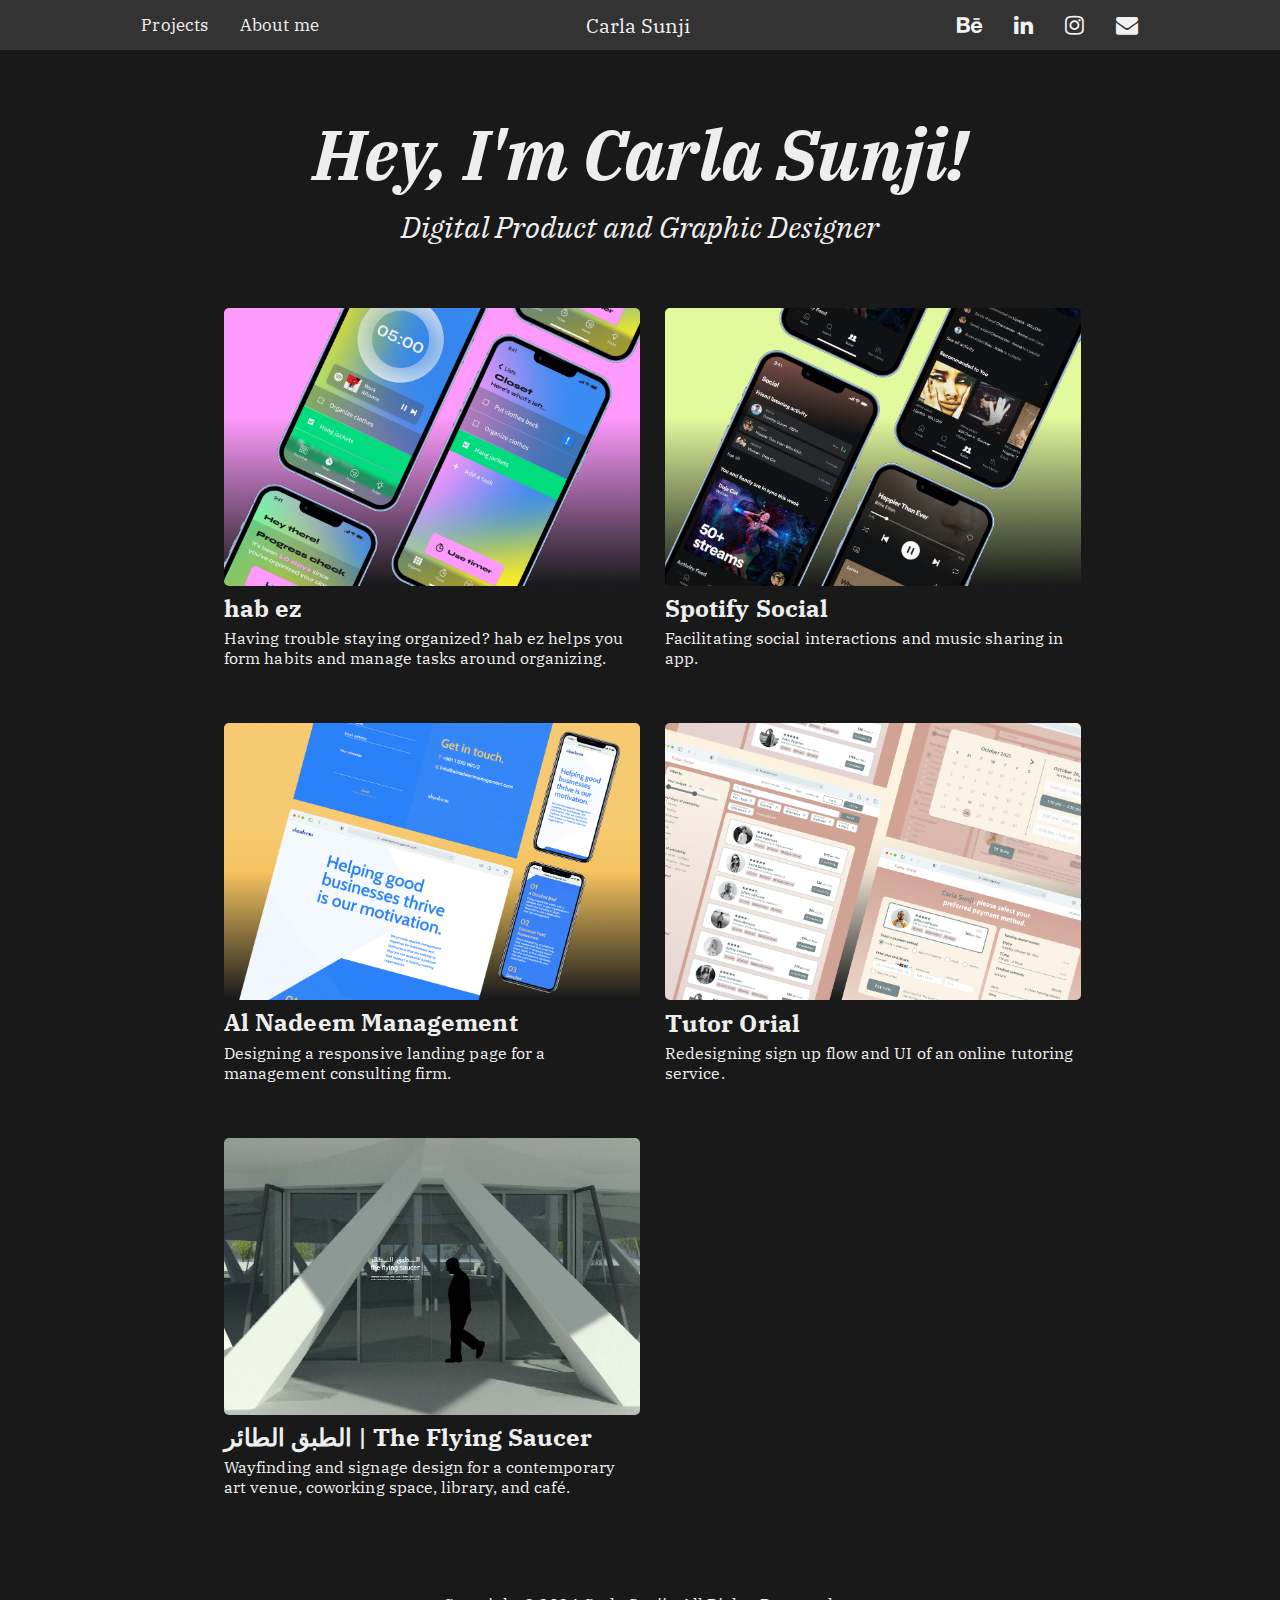
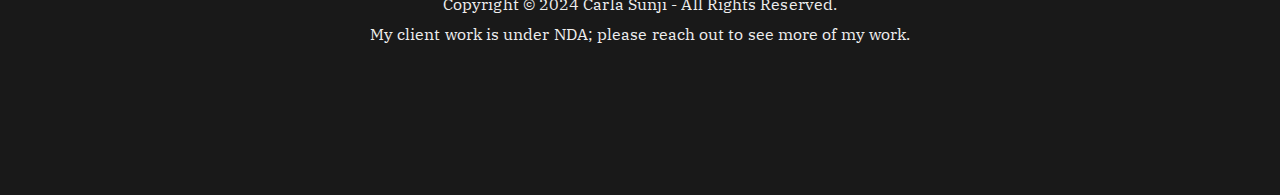
==== commit 58a6d95a: "Updated index.html" ====
--- a/index.html
+++ b/index.html
@@ -120,5 +120,7 @@
   </div>
 
   <p class="copyright">Copyright © 2024 Carla Sunji - All Rights Reserved.
+    </br>My client work is under NDA; please reach out to see more of my work.
+
   </p>
 </footer>
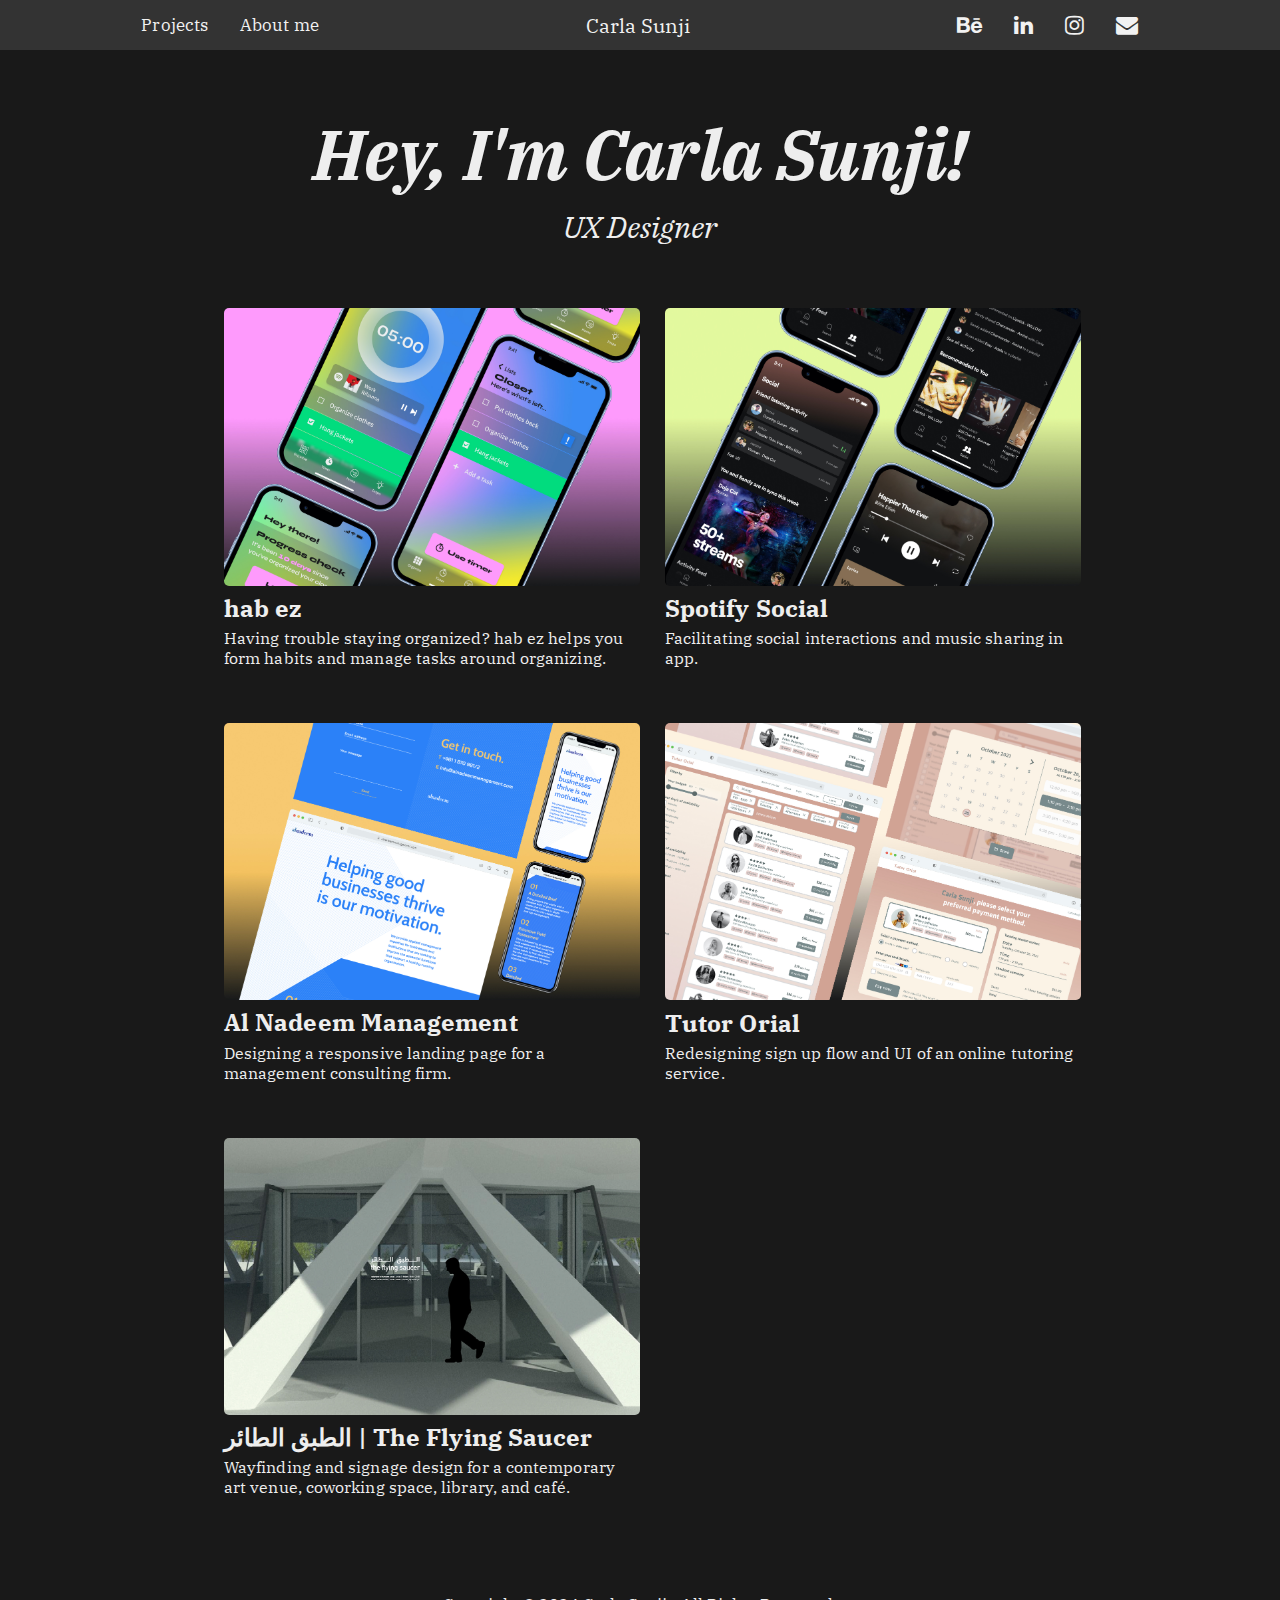
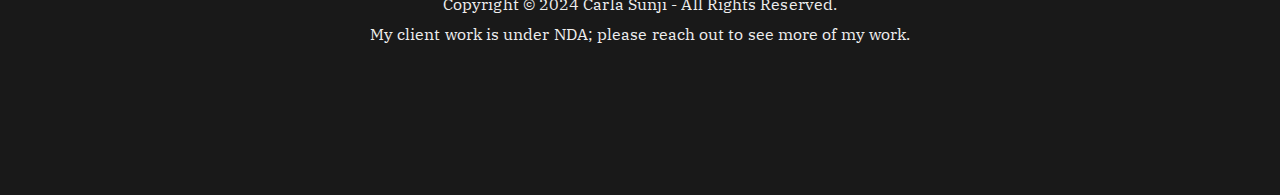
==== commit 00570223: "Update index.html" ====
--- a/index.html
+++ b/index.html
@@ -69,7 +69,7 @@
     <div class="container">
       <div>
         <h1 class="intro">Hey, I'm Carla Sunji!</h1>
-        <h2 class="intro-sub">Digital Product and Graphic Designer</h2>
+        <h2 class="intro-sub">UX Designer</h2>
       </div>
 
       <div class="two-home gap">
